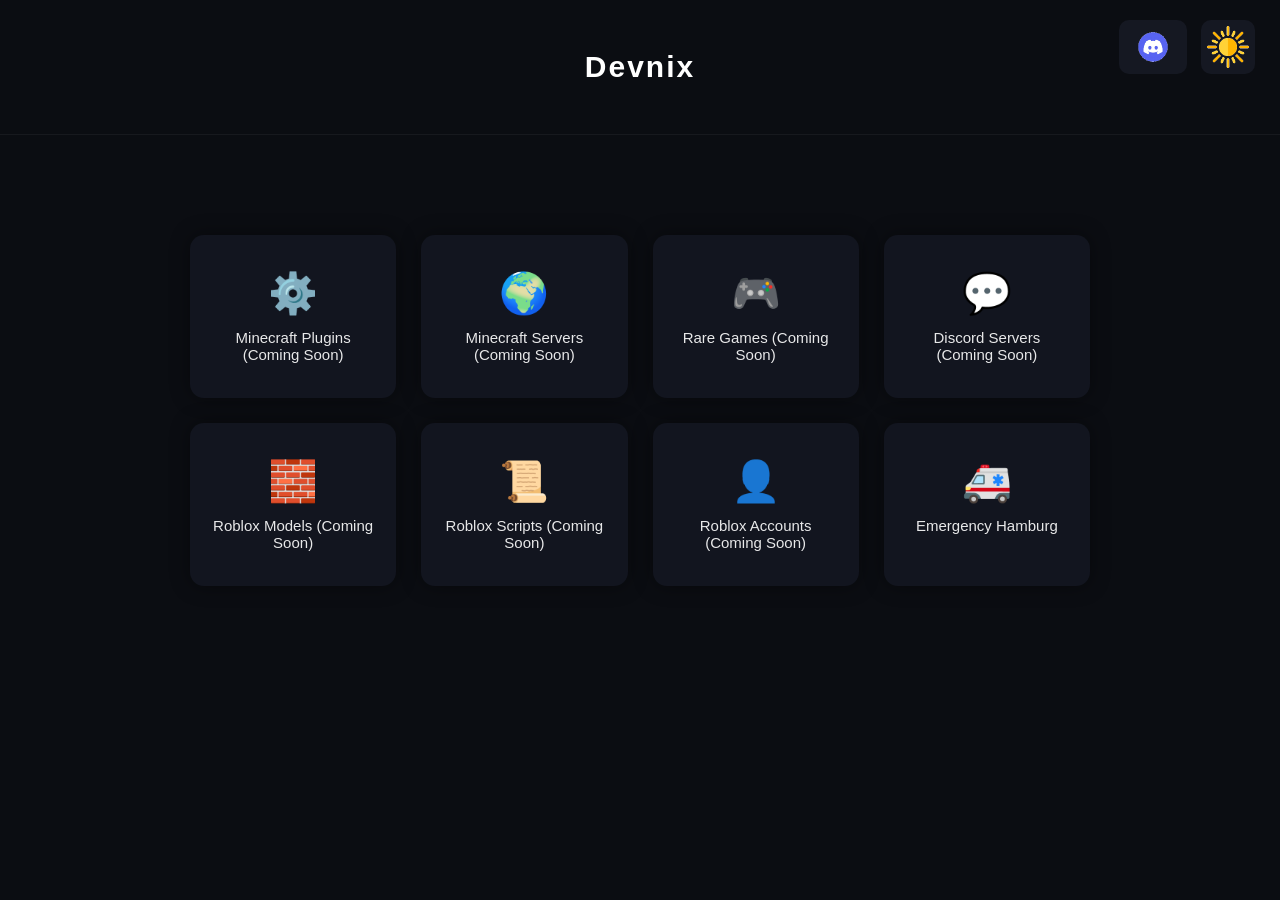
==== index.html @ 1ca80494 "Update" ====
<!DOCTYPE html>
<html lang="en">
<head>
<meta charset="UTF-8">
<title>Devnix</title>
<link rel="stylesheet" href="style.css">
</head>

<body>

<header>

<h1 class="logo">Devnix</h1>

<div class="icons">
<img src="images/discord.png" id="discord">
<img src="images/light.png" id="themeToggle">
</div>

</header>

<div class="main-grid">

<div class="card" onclick="openCategory('plugins')">
<div class="icon">⚙️</div>
<div class="title">Minecraft Plugins
    (Coming Soon)
</div>
</div>

<div class="card" onclick="openCategory('mcserver')">
<div class="icon">🌍</div>
<div class="title">Minecraft Servers
    (Coming Soon)
</div>
</div>

<div class="card" onclick="openCategory('games')">
<div class="icon">🎮</div>
<div class="title">Rare Games
    (Coming Soon)
</div>
</div>

<div class="card" onclick="openCategory('dcserver')">
<div class="icon">💬</div>
<div class="title">Discord Servers
    (Coming Soon)
</div>
</div>

<div class="card" onclick="openCategory('rblxmodels')">
<div class="icon">🧱</div>
<div class="title">Roblox Models
    (Coming Soon)
</div>
</div>

<div class="card" onclick="openCategory('rblxscripts')">
<div class="icon">📜</div>
<div class="title">Roblox Scripts
    (Coming Soon)
</div>
</div>

<div class="card" onclick="openCategory('rblxaccounts')">
<div class="icon">👤</div>
<div class="title">Roblox Accounts
    (Coming Soon)
</div>
</div>

<div class="card" onclick="openCategory('rblxeh')">
<div class="icon">🚑</div>
<div class="title">Emergency Hamburg</div>
</div>

</div>

<script src="script.js"></script>

</body>
</html>
---- style.css ----
/* ===== GENERAL ===== */

body{
font-family: Arial, Helvetica, sans-serif;
margin:0;
background:#0b0d12;
color:white;
transition:0.3s;
}

body.light{
background: rgb(199, 199, 199);
color:#111;
}

/* ===== HEADER ===== */

header{
display:flex;
justify-content:center;
align-items:center;
padding:30px;
position:relative;
border-bottom:1px solid rgba(255,255,255,0.05);
}

.logo{
font-size:30px;
letter-spacing:2px;
font-weight:bold;
}

/* ===== TOP RIGHT ICONS ===== */

.icons{
position:absolute;
right:25px;
top:20px;
display:flex;
gap:14px;
}

.icons img{
width:42px;
height:42px;
cursor:pointer;
padding:6px;
border-radius:10px;
background:#151822;
transition:0.2s;
}

.icons img:hover{
transform:scale(1.08);
background:#1e2333;
}

body.light .icons img{
background: gray;
}

/* ===== BACK BUTTON ===== */

.back{
position:absolute;
left:25px;
top:22px;
width:42px;
cursor:pointer;
padding:6px;
border-radius:10px;
background:#151822;
}

body.light .back{
background: gray;
}

/* ===== HOMEPAGE GRID ===== */

.main-grid{
display:grid;
grid-template-columns:repeat(auto-fit,minmax(180px,1fr));
gap:25px;
max-width:900px;
margin:80px auto;
padding:20px;
}

/* ===== CATEGORY CARDS ===== */

.card{
background:#12151f;
border-radius:14px;
padding:35px 20px;
text-align:center;
cursor:pointer;
transition:0.25s;
box-shadow:0 0 20px rgba(0,0,0,0.4);
}

.card:hover{
transform:translateY(-6px);
box-shadow:0 10px 40px rgba(0,0,0,0.7);
}

.icon{
font-size:40px;
margin-bottom:12px;
}

.title{
font-size:15px;
opacity:0.9;
}

body.light .card{
background:gray;
}

/* ===== PRODUCT GRID ===== */

.products{
display:grid;
grid-template-columns:repeat(auto-fill,minmax(220px,1fr));
gap:22px;
padding:40px;
max-width:1400px;
margin:auto;
}

/* ===== PRODUCT CARD ===== */

.product{
background:#11141c;
border-radius:12px;
overflow:hidden;
transition:0.2s;
box-shadow:0 0 15px rgba(0,0,0,0.4);
}

.product:hover{
transform:translateY(-5px);
box-shadow:0 12px 30px rgba(0,0,0,0.6);
}

.product img{
width:100%;
height:150px;
object-fit:cover;
}

/* ===== PRODUCT INFO ===== */

.product-info{
padding:15px;
text-align:center;
}

.product-name{
font-size:25px;
font-weight:bold;
margin-bottom:2px;
}

.product-id{
font-size:12px;
color:#888;
margin-bottom:15px;
}

.product-price{
color:#00e5ff;
font-weight:bold;
font-size: 21px;
}

/* ===== DISCORD TEXT ===== */

#discord{
    width: 100%;
}

.discordText {
    text-align: center;
    font-size: 13px;
    margin: 10px auto 30px auto; /* Abstand oben und unten */
    position: static; /* NICHT relative */
}
.discordText a {
    color: #00e5ff;
    text-decoration: none;
    font-weight: bold;
}
/* ===== LIGHT MODE FIXES ===== */

body.light .product{
background: gray;
box-shadow:0 0 10px rgba(0,0,0,0.15);
}

body.light .product-id{
color:#666;
}

body.light .product-price{
color:#007bff;
}
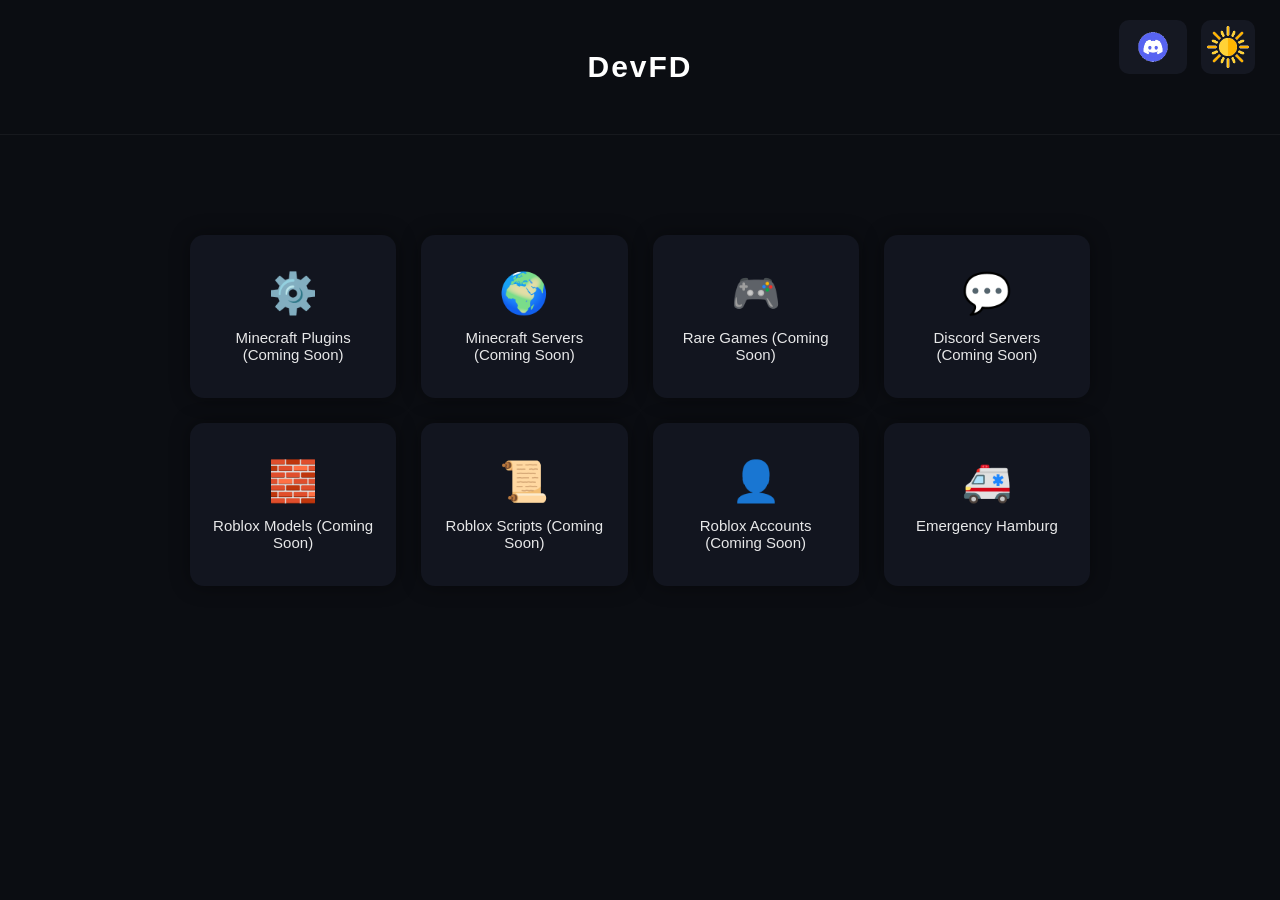
==== commit 70e505b8: "Update" ====
--- a/index.html
+++ b/index.html
@@ -2,7 +2,7 @@
 <html lang="en">
 <head>
 <meta charset="UTF-8">
-<title>Devnix</title>
+<title>DevFD</title>
 <link rel="stylesheet" href="style.css">
 </head>
 
@@ -10,7 +10,7 @@
 
 <header>
 
-<h1 class="logo">Devnix</h1>
+<h1 class="logo">DevFD</h1>
 
 <div class="icons">
 <img src="images/discord.png" id="discord">
